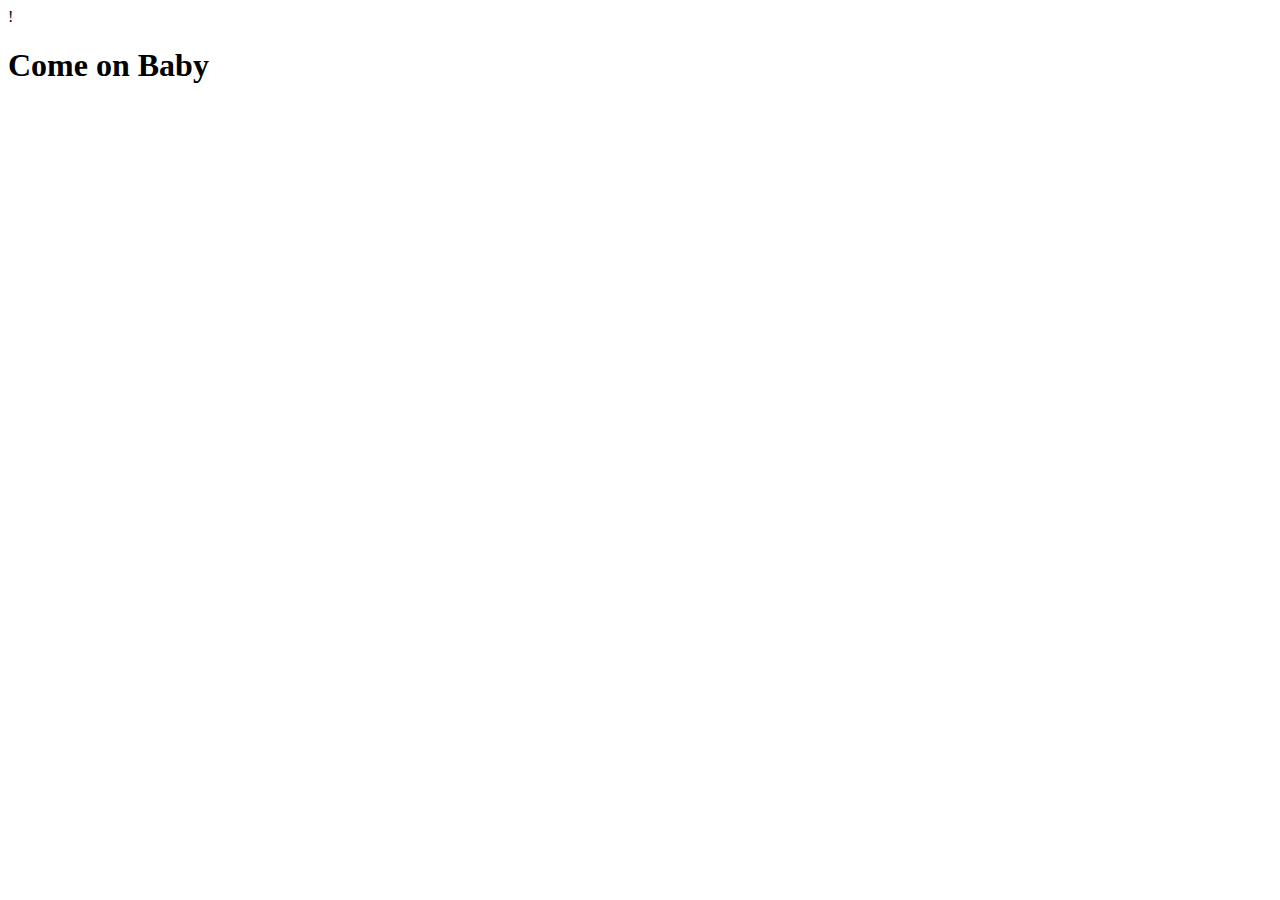
==== index.html @ fa7a85ac "인덱스 추가" ====
!<!DOCTYPE html>
<html lang="en-US">
<head>
    <meta http-equiv="X-UA-Compatible" content="IE=Edge">
    <meta charset="UTF-8">
	<title>Owen's Page</title>
	<meta name="viewport" content="width=device-width, initial-scale=1>
	<link rel="stylesheet" href="css/style.css">
</head>
<body>

<h1>Come on Baby</h1>

</body>
</html>
---- css/style.css ----
/*브라우저 초기화*/

body {
	min-height: 100vh;
	margin: 0;
	font : 1.375rem/1.5 "Spoqa Han Sans", Sans-Serif;
    color: #ffffff;
    background: #000 url("../Images/main-bg.jpg") no-repeat center top;
}

h1 {
	margin: 0;
	font-weight: 400;
	font-size: 5rem;
}

@keyframes wiggle {
	0%, 50%, 100% {text-shadow: 0 0 10px #3e180d;}
	25%, 75% {text-shadow: 0 0 2px #3e180d;}
}
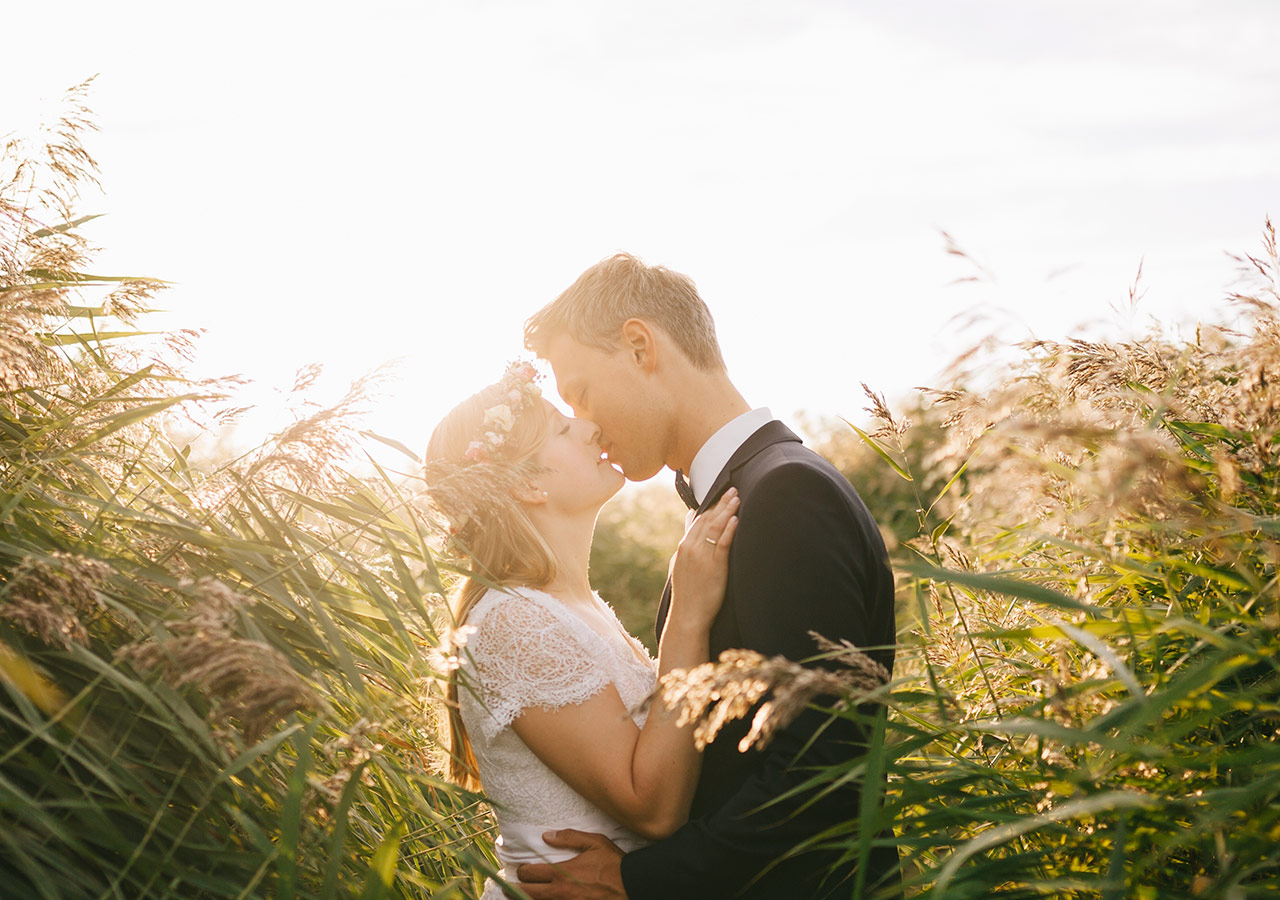
==== commit 94694882: "수정4" ====
--- a/index.html
+++ b/index.html
@@ -1,11 +1,12 @@
-!<!DOCTYPE html>
+<!DOCTYPE html>
 <html lang="en-US">
 <head>
     <meta http-equiv="X-UA-Compatible" content="IE=Edge">
     <meta charset="UTF-8">
 	<title>Owen's Page</title>
+	<link href="css/style.css" rel="stylesheet">
 	<meta name="viewport" content="width=device-width, initial-scale=1>
-	<link rel="stylesheet" href="css/style.css">
+	
 </head>
 <body>
 
--- a/css/style.css
+++ b/css/style.css
@@ -2,6 +2,9 @@
 /*브라우저 초기화*/
 
 body {
+	display: flex;
+	justify-content: center;
+	align-items: center;
 	min-height: 100vh;
 	margin: 0;
 	font : 1.375rem/1.5 "Spoqa Han Sans", Sans-Serif;
@@ -13,6 +16,7 @@
 	margin: 0;
 	font-weight: 400;
 	font-size: 5rem;
+	animation: wiggle 6s infinite;
 }
 
 @keyframes wiggle {
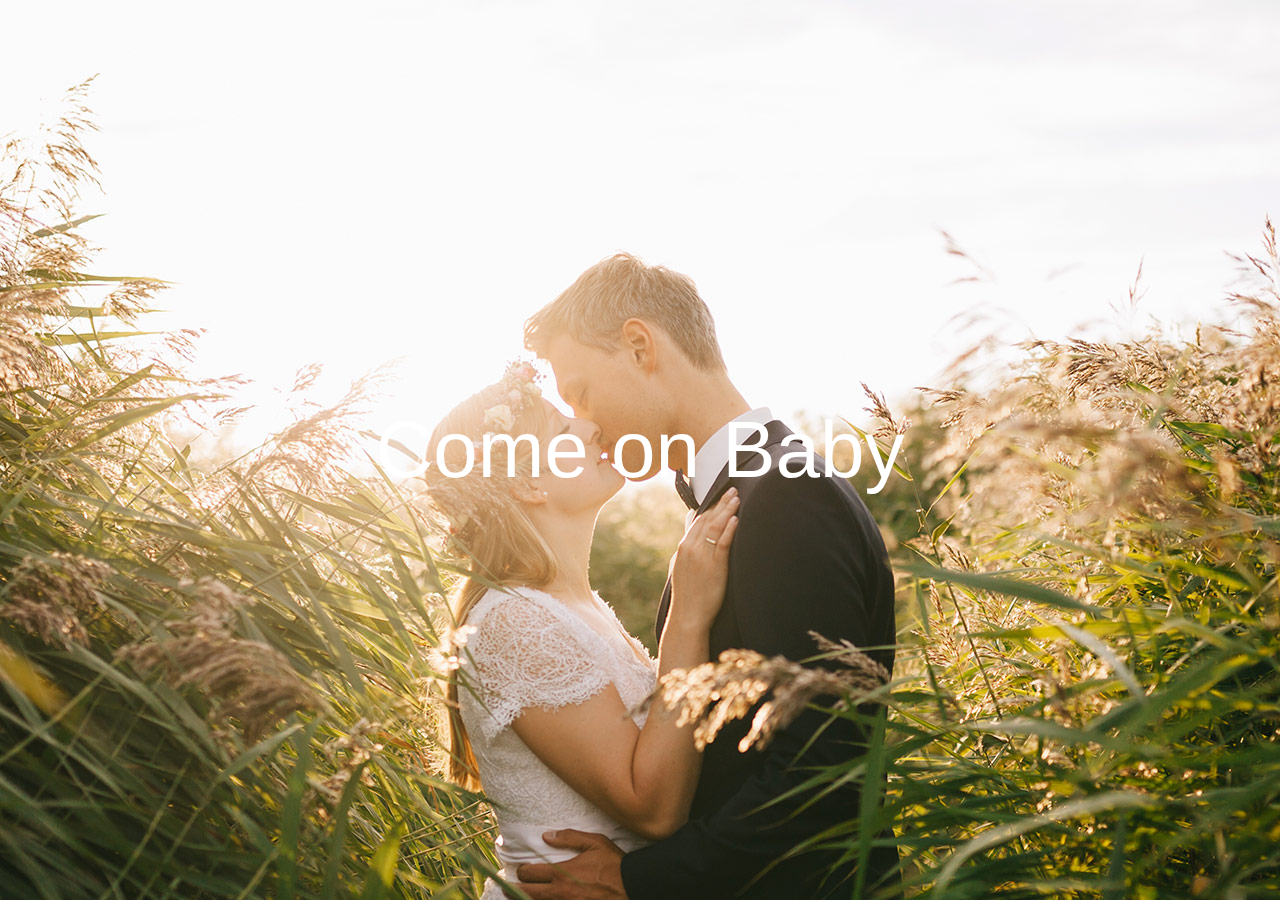
==== commit e1420d9c: "수정5" ====
--- a/index.html
+++ b/index.html
@@ -5,8 +5,7 @@
     <meta charset="UTF-8">
 	<title>Owen's Page</title>
 	<link href="css/style.css" rel="stylesheet">
-	<meta name="viewport" content="width=device-width, initial-scale=1>
-	
+    	<meta name="viewport" content="width=device-width" initial-scale=1>
 </head>
 <body>
 
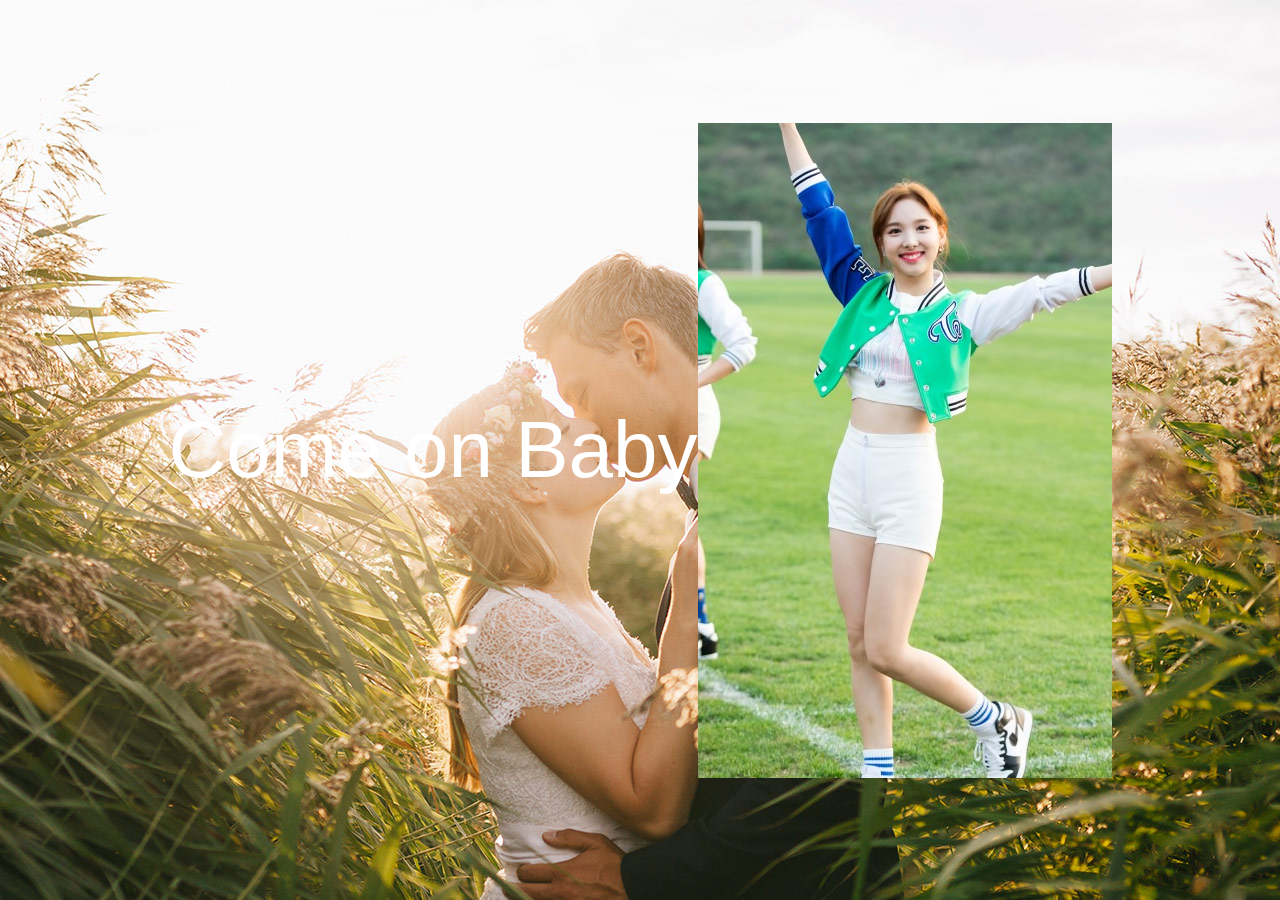
==== commit fe120f21: "수정수정" ====
--- a/index.html
+++ b/index.html
@@ -4,12 +4,13 @@
     <meta http-equiv="X-UA-Compatible" content="IE=Edge">
     <meta charset="UTF-8">
 	<title>Owen's Page</title>
-	<link href="css/style.css" rel="stylesheet">
-    	<meta name="viewport" content="width=device-width" initial-scale=1>
+	<link rel="stylesheet" href="css/style.css">
+   
 </head>
 <body>
 
 <h1>Come on Baby</h1>
+<img src="Images/ny.jpg" alt="nayeon">
 
 </body>
 </html>